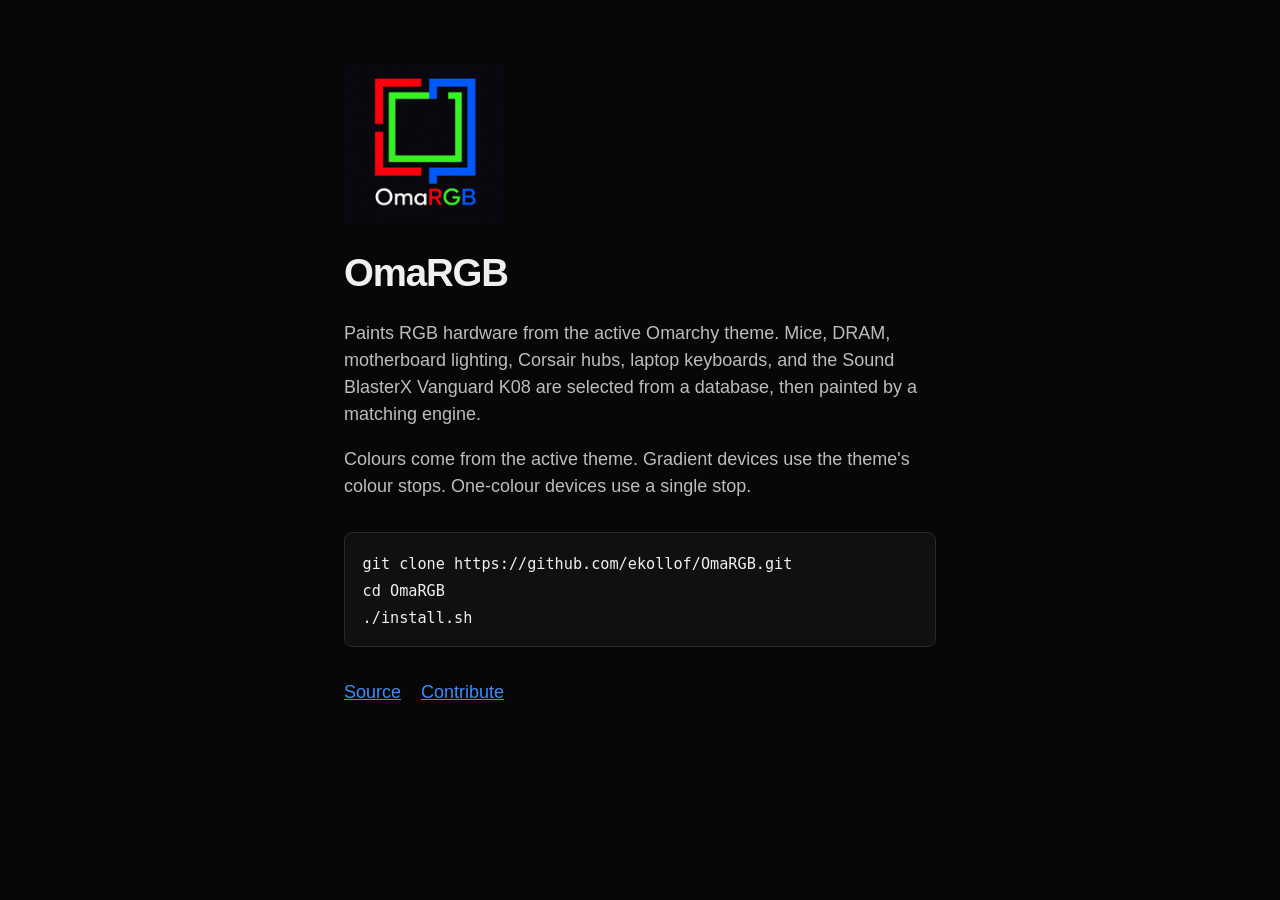
==== docs/index.html @ 8c3c6539 "Publish a GitHub Pages site with a social card. Serve a one-page site from docs and point Open Graph" ====
<!DOCTYPE html>
<html lang="en">
<head>
  <meta charset="utf-8">
  <meta name="viewport" content="width=device-width, initial-scale=1">
  <title>OmaRGB</title>
  <meta name="description" content="OmaRGB paints RGB hardware from the active Omarchy theme.">
  <link rel="canonical" href="https://ekollof.github.io/OmaRGB/">
  <link rel="icon" href="favicon.png" type="image/png" sizes="32x32">
  <link rel="apple-touch-icon" href="apple-touch-icon.png">
  <meta name="theme-color" content="#070707">

  <meta property="og:type" content="website">
  <meta property="og:site_name" content="OmaRGB">
  <meta property="og:title" content="OmaRGB">
  <meta property="og:description" content="Paint RGB hardware from the active Omarchy theme.">
  <meta property="og:url" content="https://ekollof.github.io/OmaRGB/">
  <meta property="og:image" content="https://ekollof.github.io/OmaRGB/card.jpg">
  <meta property="og:image:secure_url" content="https://ekollof.github.io/OmaRGB/card.jpg">
  <meta property="og:image:type" content="image/jpeg">
  <meta property="og:image:width" content="1200">
  <meta property="og:image:height" content="630">
  <meta property="og:image:alt" content="OmaRGB logo beside the line: Paint RGB hardware from the Omarchy theme.">

  <meta name="twitter:card" content="summary_large_image">
  <meta name="twitter:title" content="OmaRGB">
  <meta name="twitter:description" content="Paint RGB hardware from the active Omarchy theme.">
  <meta name="twitter:image" content="https://ekollof.github.io/OmaRGB/card.jpg">
  <meta name="twitter:image:alt" content="OmaRGB logo beside the line: Paint RGB hardware from the Omarchy theme.">

  <link rel="stylesheet" href="site.css">
</head>
<body>
  <main>
    <img src="apple-touch-icon.png" alt="OmaRGB" width="160" height="160">
    <h1>OmaRGB</h1>
    <p>Paints RGB hardware from the active Omarchy theme. Mice, DRAM, motherboard lighting, Corsair hubs, laptop keyboards, and the Sound BlasterX Vanguard K08 are selected from a database, then painted by a matching engine.</p>
    <p>Colours come from the active theme. Gradient devices use the theme's colour stops. One-colour devices use a single stop.</p>
    <pre><code>git clone https://github.com/ekollof/OmaRGB.git
cd OmaRGB
./install.sh</code></pre>
    <p class="links">
      <a href="https://github.com/ekollof/OmaRGB">Source</a>
      <a href="https://github.com/ekollof/OmaRGB/blob/master/CONTRIBUTE.md">Contribute</a>
    </p>
  </main>
</body>
</html>
---- docs/site.css ----
:root {
  color-scheme: dark;
  --bg: #070707;
  --fg: #f0f0f0;
  --muted: #bdbdbd;
  --line: #2a2a2a;
  --link: #3d8cff;
}

* { box-sizing: border-box; }

body {
  margin: 0;
  background: var(--bg);
  color: var(--fg);
  font: 18px/1.5 "Noto Sans", "Liberation Sans", sans-serif;
}

main {
  max-width: 40rem;
  margin: 0 auto;
  padding: 4rem 1.5rem 5rem;
}

img {
  display: block;
  width: 160px;
  height: 160px;
}

h1 {
  margin: 1.25rem 0 0.75rem;
  font-size: 2.4rem;
  letter-spacing: -0.03em;
}

p { color: var(--muted); }

pre {
  margin: 2rem 0;
  padding: 1rem 1.1rem;
  overflow-x: auto;
  background: #101010;
  border: 1px solid var(--line);
  border-radius: 8px;
}

code {
  color: var(--fg);
  font-family: "Noto Sans Mono", ui-monospace, monospace;
  font-size: 0.95rem;
}

.links { display: flex; gap: 1.25rem; }

a { color: var(--link); }
a:hover { color: #8cb8ff; }
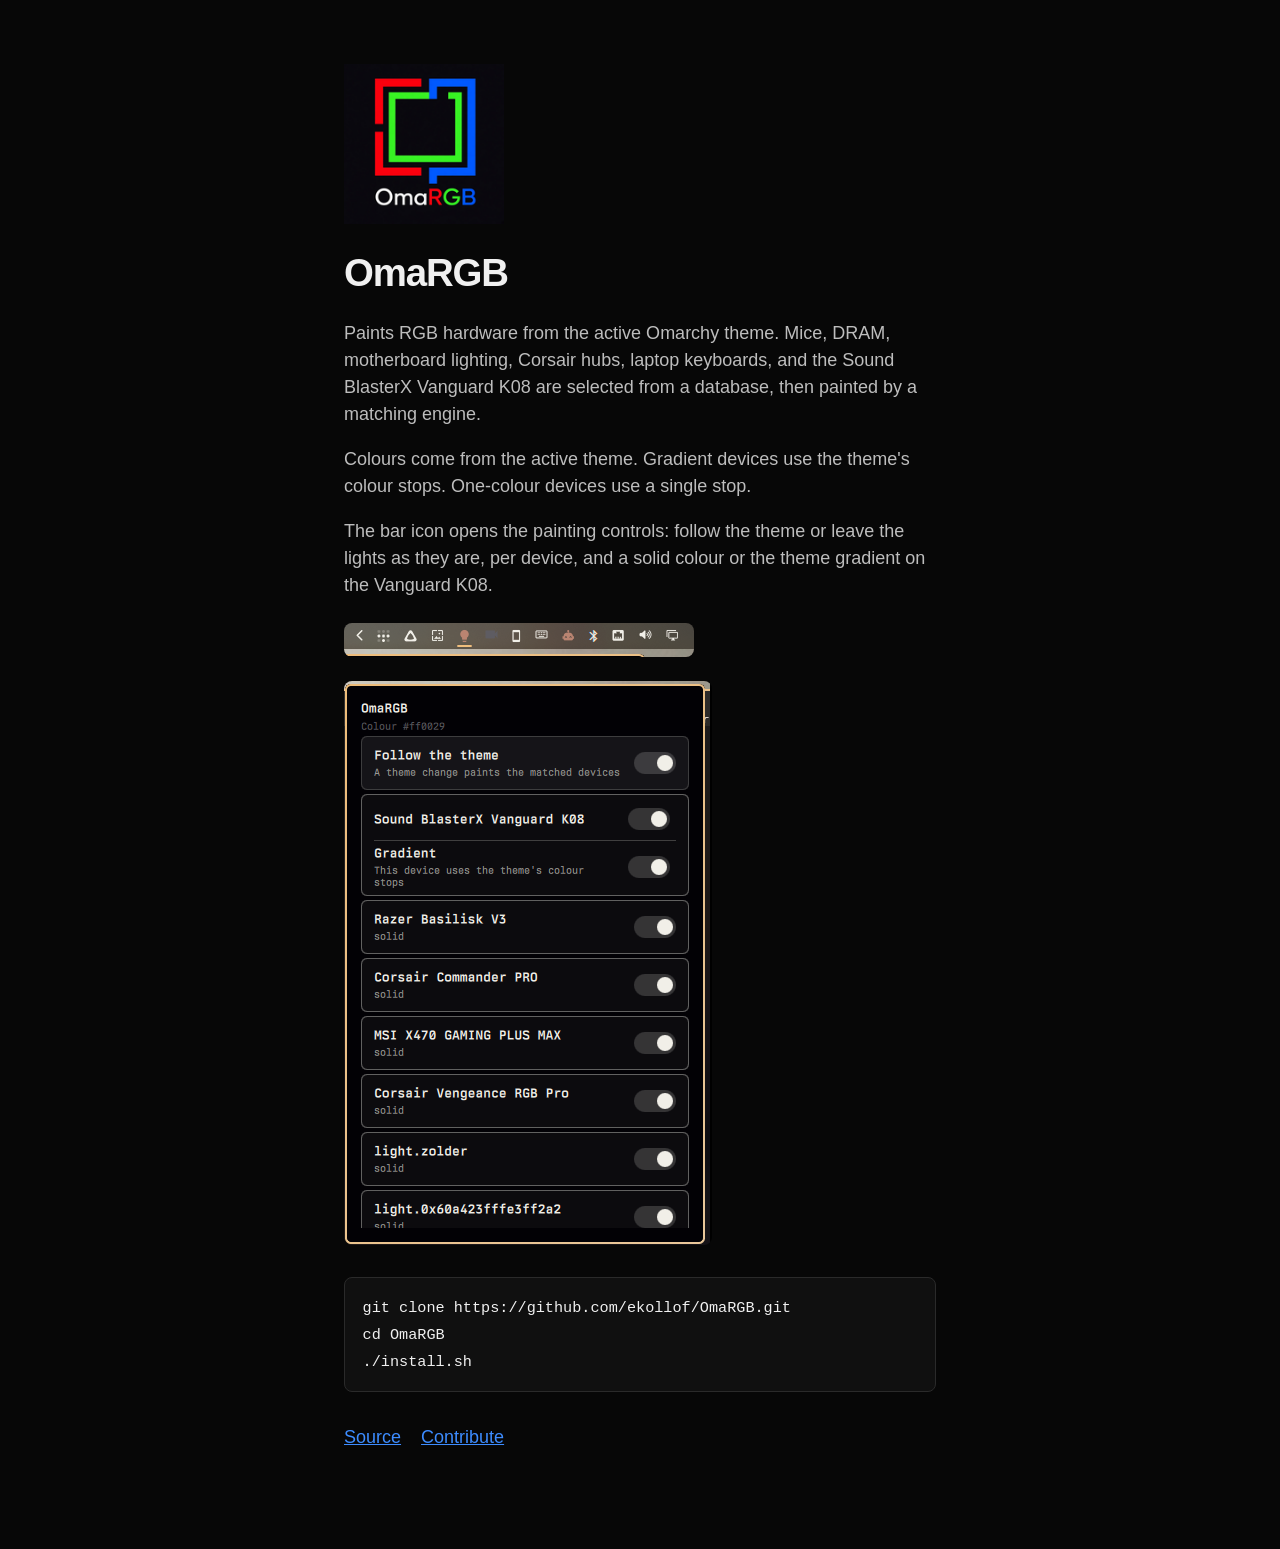
==== commit c375272f: "Show the bar icon and painting panel on the Pages site." ====
--- a/docs/index.html
+++ b/docs/index.html
@@ -32,10 +32,17 @@
 </head>
 <body>
   <main>
-    <img src="apple-touch-icon.png" alt="OmaRGB" width="160" height="160">
+    <img class="mark" src="apple-touch-icon.png" alt="OmaRGB" width="160" height="160">
     <h1>OmaRGB</h1>
     <p>Paints RGB hardware from the active Omarchy theme. Mice, DRAM, motherboard lighting, Corsair hubs, laptop keyboards, and the Sound BlasterX Vanguard K08 are selected from a database, then painted by a matching engine.</p>
     <p>Colours come from the active theme. Gradient devices use the theme's colour stops. One-colour devices use a single stop.</p>
+    <p>The bar icon opens the painting controls: follow the theme or leave the lights as they are, per device, and a solid colour or the theme gradient on the Vanguard K08.</p>
+    <figure>
+      <img class="shot" src="bar.png" width="350" height="34" alt="The OmaRGB lightbulb in the Omarchy bar">
+    </figure>
+    <figure>
+      <img class="shot" src="panel.png" width="368" height="564" alt="The OmaRGB panel: follow the theme, and a gradient row inside the Vanguard K08 card">
+    </figure>
     <pre><code>git clone https://github.com/ekollof/OmaRGB.git
 cd OmaRGB
 ./install.sh</code></pre>
--- a/docs/site.css
+++ b/docs/site.css
@@ -22,10 +22,22 @@
   padding: 4rem 1.5rem 5rem;
 }
 
-img {
+img.mark {
   display: block;
   width: 160px;
   height: 160px;
+}
+
+figure {
+  margin: 1.5rem 0;
+}
+
+img.shot {
+  display: block;
+  width: auto;
+  max-width: 100%;
+  height: auto;
+  border-radius: 8px;
 }
 
 h1 {
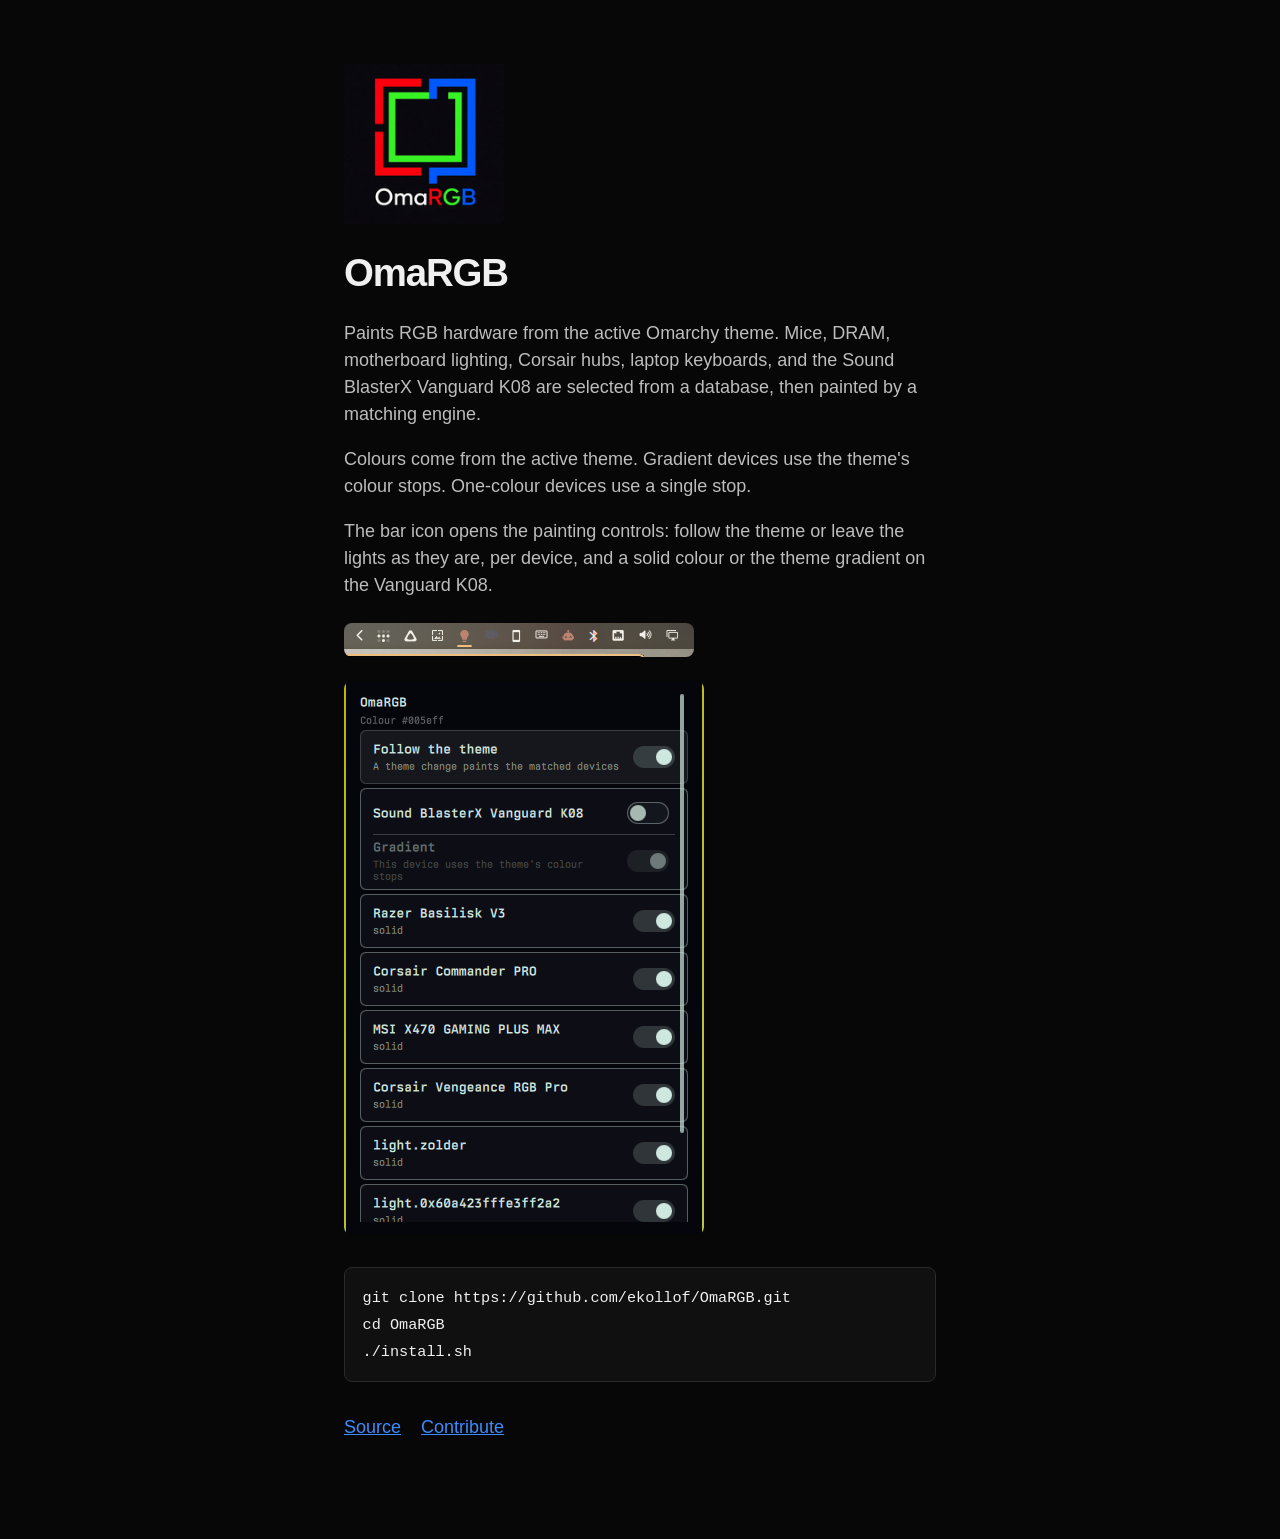
==== commit 2b95279e: "Show a scrollbar when the painting panel is taller than the card. The host viewport scrolls the rest" ====
--- a/docs/index.html
+++ b/docs/index.html
@@ -28,7 +28,7 @@
   <meta name="twitter:image" content="https://ekollof.github.io/OmaRGB/card.jpg">
   <meta name="twitter:image:alt" content="OmaRGB logo beside the line: Paint RGB hardware from the Omarchy theme.">
 
-  <link rel="stylesheet" href="site.css">
+  <link rel="stylesheet" href="site.css?v=2">
 </head>
 <body>
   <main>
@@ -38,10 +38,10 @@
     <p>Colours come from the active theme. Gradient devices use the theme's colour stops. One-colour devices use a single stop.</p>
     <p>The bar icon opens the painting controls: follow the theme or leave the lights as they are, per device, and a solid colour or the theme gradient on the Vanguard K08.</p>
     <figure>
-      <img class="shot" src="bar.png" width="350" height="34" alt="The OmaRGB lightbulb in the Omarchy bar">
+      <img class="shot" src="bar.png" width="350" height="34" alt="The OmaRGB lightbulb in the Omarchy bar" style="width: min(100%, 350px); height: auto; aspect-ratio: 350 / 34;">
     </figure>
     <figure>
-      <img class="shot" src="panel.png" width="368" height="564" alt="The OmaRGB panel: follow the theme, and a gradient row inside the Vanguard K08 card">
+      <img class="shot" src="panel.png" width="360" height="554" alt="The OmaRGB panel: follow the theme, a gradient row inside the Vanguard K08 card, and a scrollbar for the rest" style="width: min(100%, 360px); height: auto; aspect-ratio: 360 / 554;">
     </figure>
     <pre><code>git clone https://github.com/ekollof/OmaRGB.git
 cd OmaRGB
--- a/docs/site.css
+++ b/docs/site.css
@@ -34,10 +34,19 @@
 
 img.shot {
   display: block;
-  width: auto;
   max-width: 100%;
   height: auto;
   border-radius: 8px;
+}
+
+img.shot[src="bar.png"] {
+  width: min(100%, 350px);
+  aspect-ratio: 350 / 34;
+}
+
+img.shot[src="panel.png"] {
+  width: min(100%, 360px);
+  aspect-ratio: 360 / 554;
 }
 
 h1 {
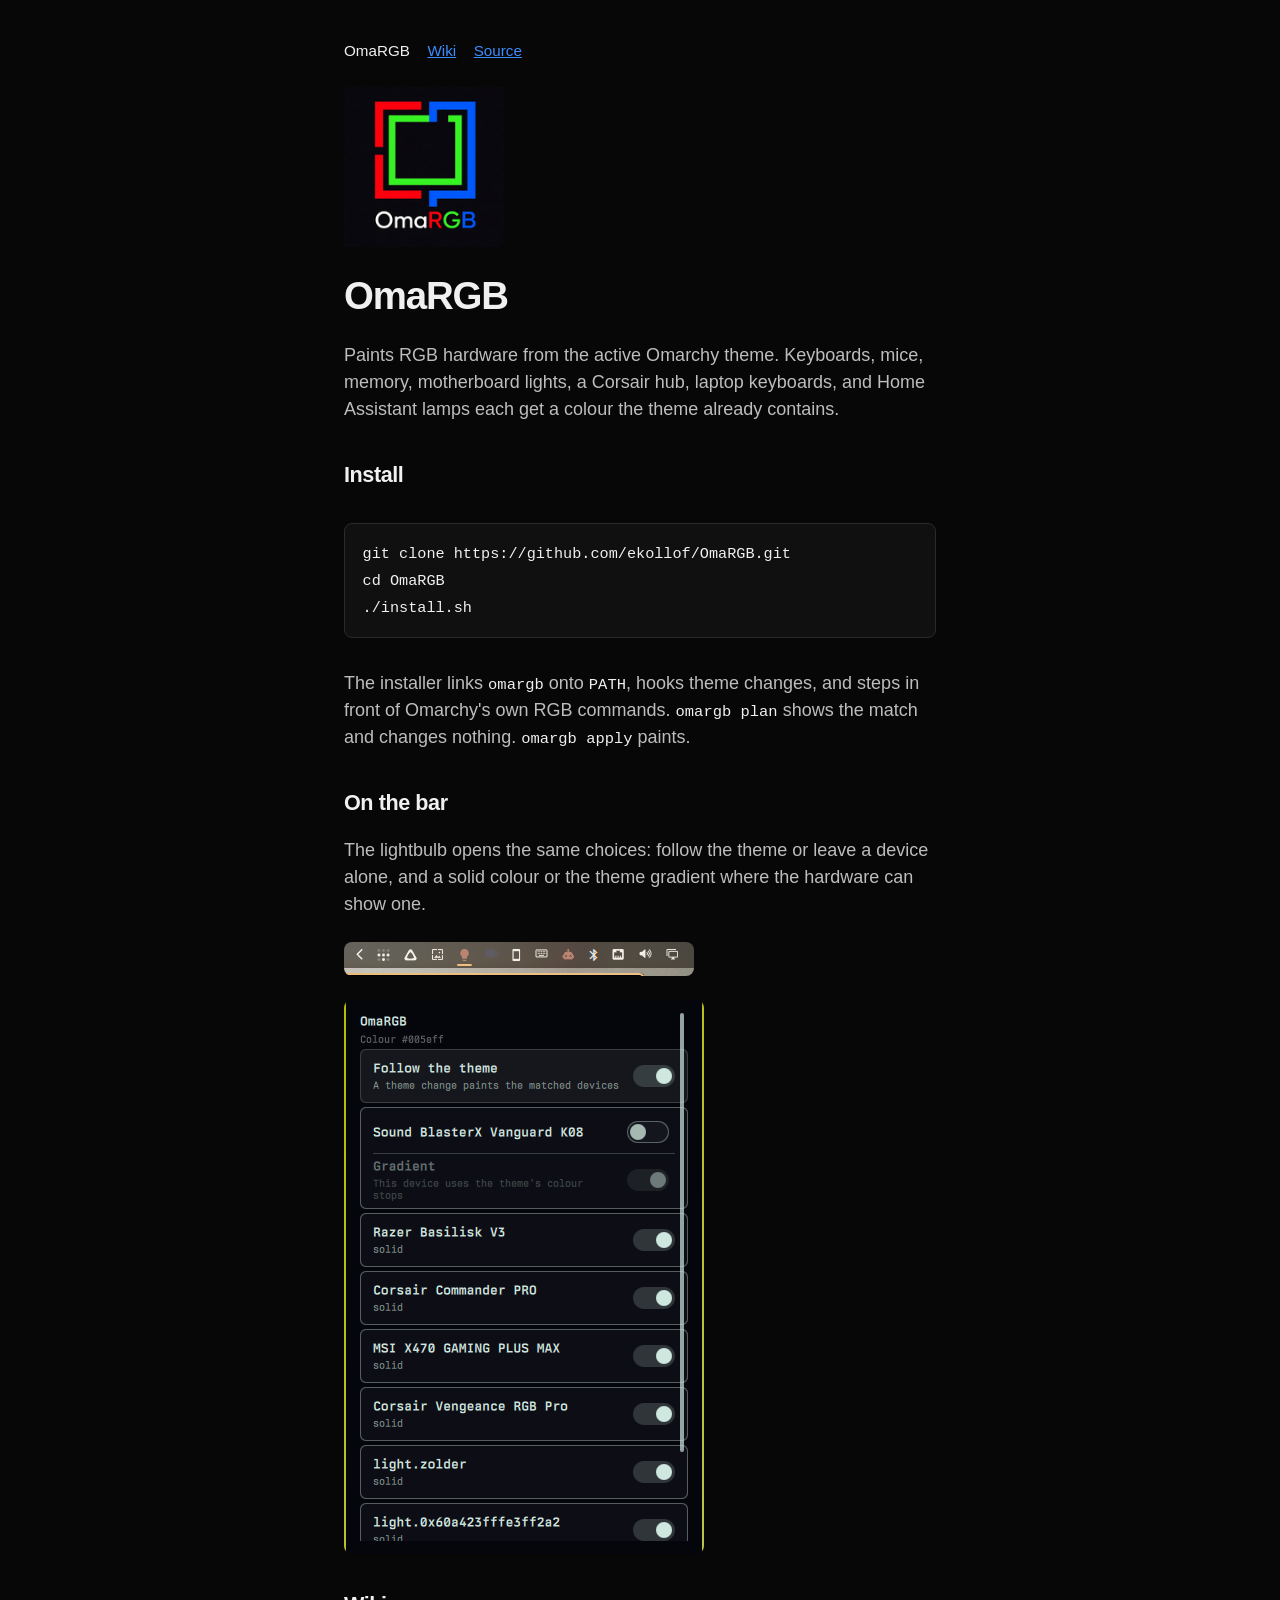
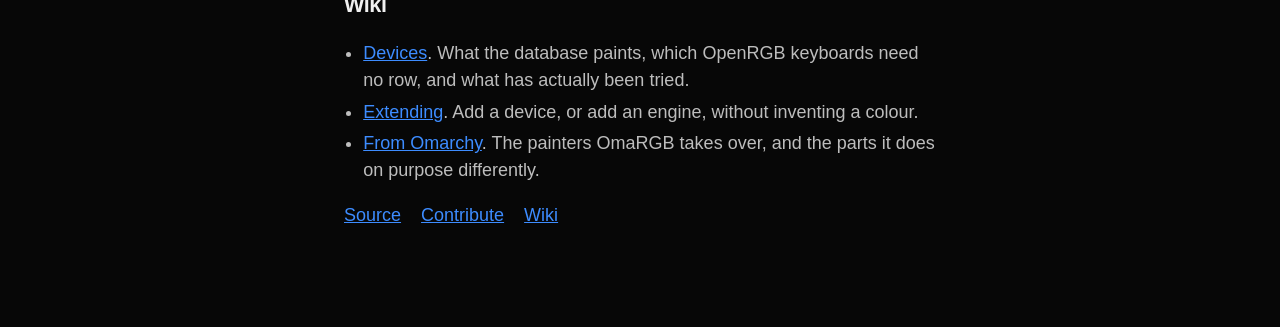
==== commit 28cd827b: "Add a wiki for devices, extending OmaRGB, and the Omarchy painters. The site links supported hardwar" ====
--- a/docs/index.html
+++ b/docs/index.html
@@ -28,27 +28,44 @@
   <meta name="twitter:image" content="https://ekollof.github.io/OmaRGB/card.jpg">
   <meta name="twitter:image:alt" content="OmaRGB logo beside the line: Paint RGB hardware from the Omarchy theme.">
 
-  <link rel="stylesheet" href="site.css?v=2">
+  <link rel="stylesheet" href="site.css?v=3">
 </head>
-<body>
+<body class="home">
   <main>
+    <nav class="nav">
+      <a class="here" href="./" aria-current="page">OmaRGB</a>
+      <a href="wiki/">Wiki</a>
+      <a href="https://github.com/ekollof/OmaRGB">Source</a>
+    </nav>
     <img class="mark" src="apple-touch-icon.png" alt="OmaRGB" width="160" height="160">
     <h1>OmaRGB</h1>
-    <p>Paints RGB hardware from the active Omarchy theme. Mice, DRAM, motherboard lighting, Corsair hubs, laptop keyboards, and the Sound BlasterX Vanguard K08 are selected from a database, then painted by a matching engine.</p>
-    <p>Colours come from the active theme. Gradient devices use the theme's colour stops. One-colour devices use a single stop.</p>
-    <p>The bar icon opens the painting controls: follow the theme or leave the lights as they are, per device, and a solid colour or the theme gradient on the Vanguard K08.</p>
+    <p>Paints RGB hardware from the active Omarchy theme. Keyboards, mice, memory, motherboard lights, a Corsair hub, laptop keyboards, and Home Assistant lamps each get a colour the theme already contains.</p>
+
+    <h2>Install</h2>
+    <pre><code>git clone https://github.com/ekollof/OmaRGB.git
+cd OmaRGB
+./install.sh</code></pre>
+    <p>The installer links <code>omargb</code> onto <code>PATH</code>, hooks theme changes, and steps in front of Omarchy's own RGB commands. <code>omargb plan</code> shows the match and changes nothing. <code>omargb apply</code> paints.</p>
+
+    <h2>On the bar</h2>
+    <p>The lightbulb opens the same choices: follow the theme or leave a device alone, and a solid colour or the theme gradient where the hardware can show one.</p>
     <figure>
       <img class="shot" src="bar.png" width="350" height="34" alt="The OmaRGB lightbulb in the Omarchy bar" style="width: min(100%, 350px); height: auto; aspect-ratio: 350 / 34;">
     </figure>
     <figure>
-      <img class="shot" src="panel.png" width="360" height="554" alt="The OmaRGB panel: follow the theme, a gradient row inside the Vanguard K08 card, and a scrollbar for the rest" style="width: min(100%, 360px); height: auto; aspect-ratio: 360 / 554;">
+      <img class="shot" src="panel.png" width="360" height="554" alt="The OmaRGB panel: follow the theme, per-device cards, and a gradient control" style="width: min(100%, 360px); height: auto; aspect-ratio: 360 / 554;">
     </figure>
-    <pre><code>git clone https://github.com/ekollof/OmaRGB.git
-cd OmaRGB
-./install.sh</code></pre>
+
+    <h2>Wiki</h2>
+    <ul>
+      <li><a href="wiki/devices.html">Devices</a>. What the database paints, which OpenRGB keyboards need no row, and what has actually been tried.</li>
+      <li><a href="wiki/extending.html">Extending</a>. Add a device, or add an engine, without inventing a colour.</li>
+      <li><a href="wiki/omarchy.html">From Omarchy</a>. The painters OmaRGB takes over, and the parts it does on purpose differently.</li>
+    </ul>
     <p class="links">
       <a href="https://github.com/ekollof/OmaRGB">Source</a>
       <a href="https://github.com/ekollof/OmaRGB/blob/master/CONTRIBUTE.md">Contribute</a>
+      <a href="wiki/">Wiki</a>
     </p>
   </main>
 </body>
--- a/docs/site.css
+++ b/docs/site.css
@@ -19,8 +19,10 @@
 main {
   max-width: 40rem;
   margin: 0 auto;
-  padding: 4rem 1.5rem 5rem;
+  padding: 2.5rem 1.5rem 5rem;
 }
+
+body.wiki main { max-width: 48rem; }
 
 img.mark {
   display: block;
@@ -55,7 +57,58 @@
   letter-spacing: -0.03em;
 }
 
-p { color: var(--muted); }
+h2 {
+  margin: 2.2rem 0 0.6rem;
+  font-size: 1.35rem;
+  letter-spacing: -0.02em;
+}
+
+h3 {
+  margin: 1.6rem 0 0.4rem;
+  font-size: 1.05rem;
+}
+
+p, li { color: var(--muted); }
+
+.wiki p, .wiki li, .wiki td { color: #e6e6e6; }
+
+.nav {
+  display: flex;
+  flex-wrap: wrap;
+  gap: 0.35rem 1.1rem;
+  align-items: baseline;
+  margin-bottom: 1.5rem;
+  font-size: 0.95rem;
+}
+
+.nav a.here {
+  color: var(--fg);
+  text-decoration: none;
+}
+
+ul { padding-left: 1.2rem; }
+
+li { margin: 0.3rem 0; }
+
+table {
+  width: 100%;
+  margin: 1rem 0 1.5rem;
+  border-collapse: collapse;
+  font-size: 0.92rem;
+}
+
+th, td {
+  text-align: left;
+  vertical-align: top;
+  padding: 0.5rem 0.8rem 0.5rem 0;
+  border-bottom: 1px solid var(--line);
+}
+
+th { color: var(--fg); font-weight: 600; }
+
+td code, p code, li code {
+  font-size: 0.86em;
+}
 
 pre {
   margin: 2rem 0;
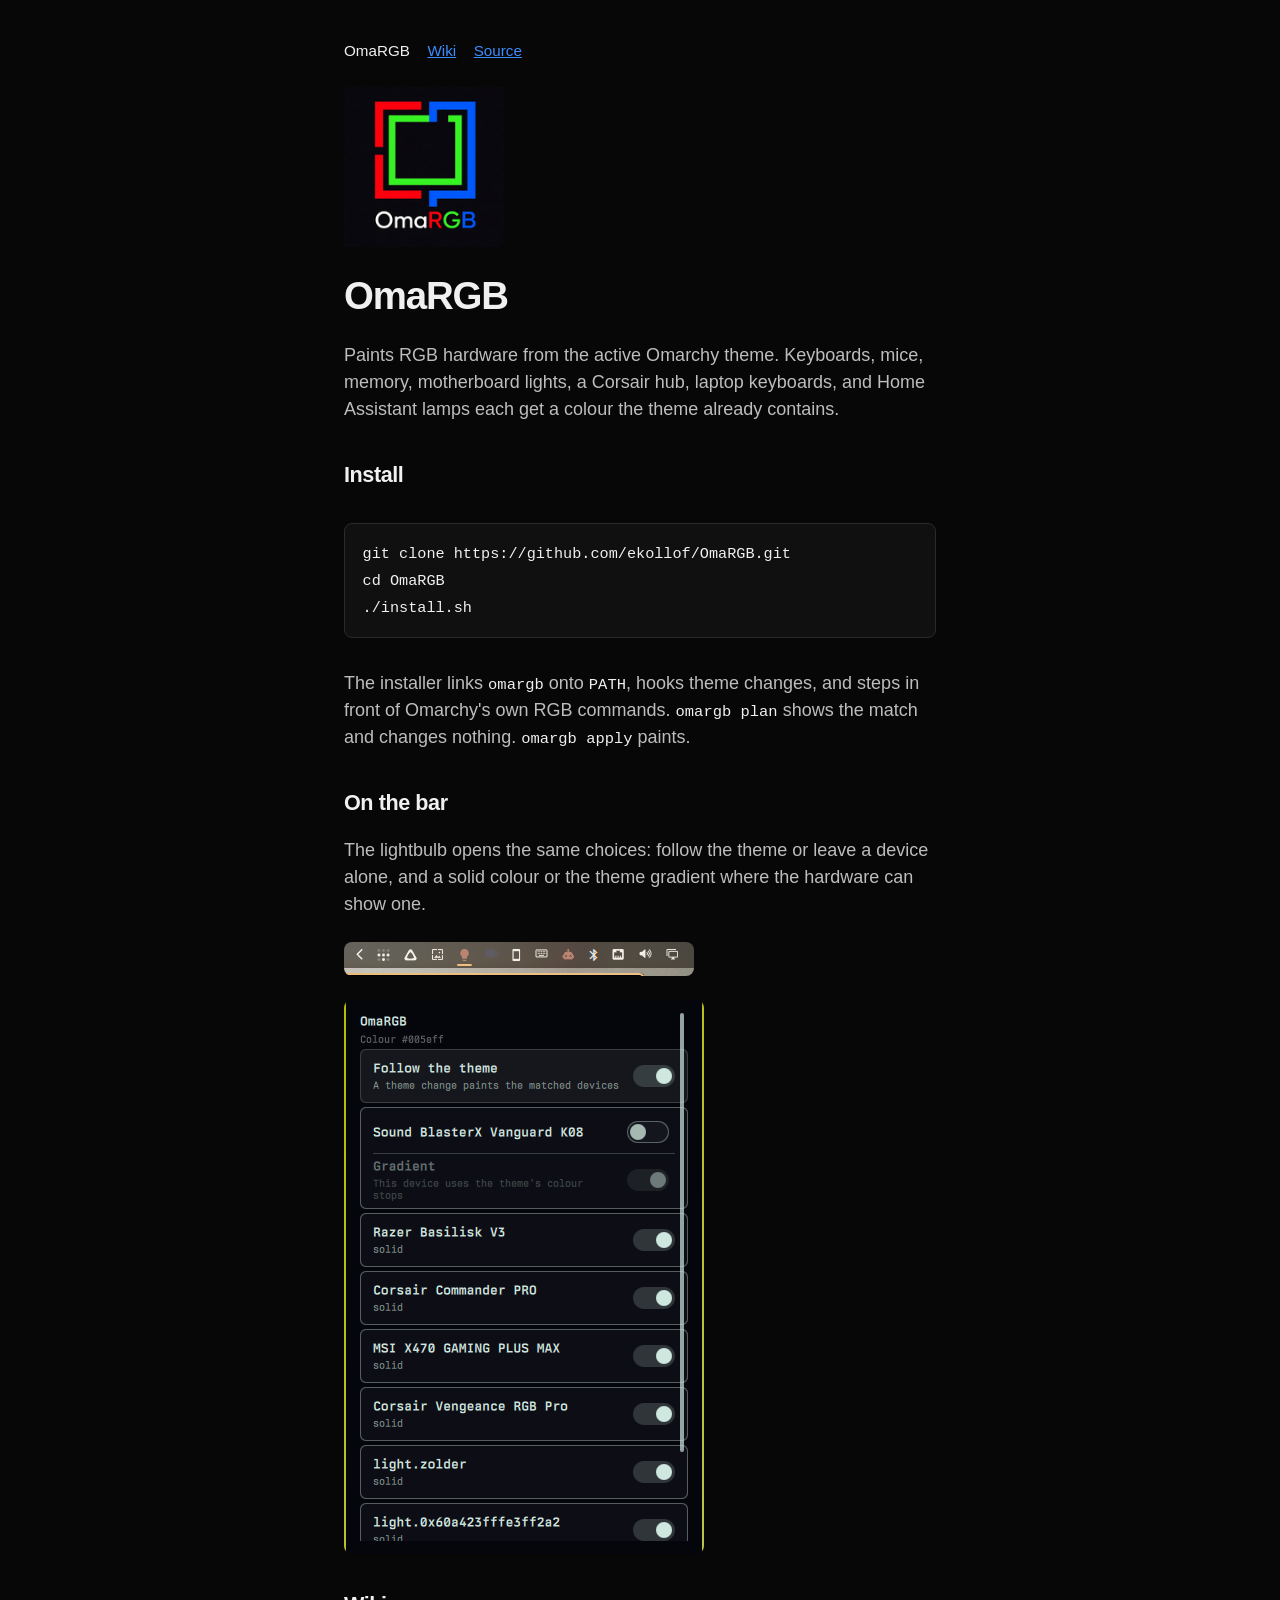
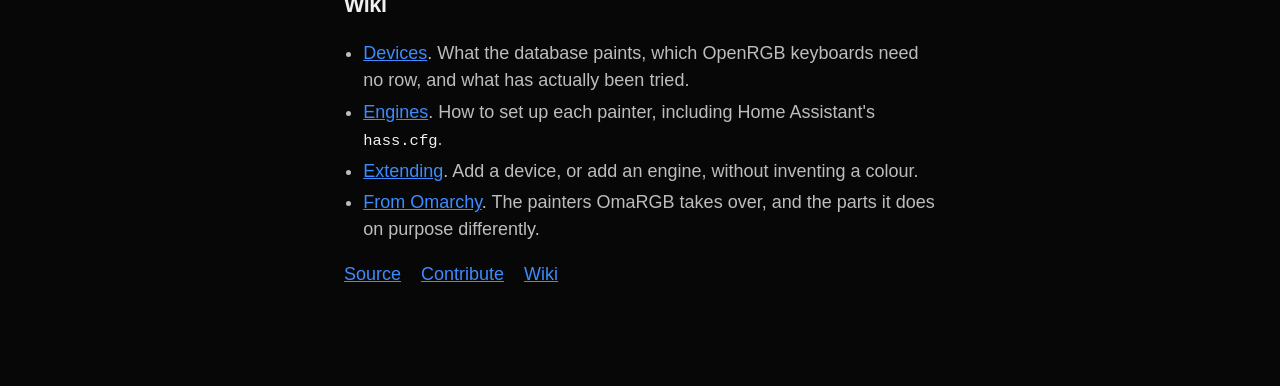
==== commit 16767751: "Document how to set up each engine. Home Assistant lamps need a private ~/.config/hass.cfg with the " ====
--- a/docs/index.html
+++ b/docs/index.html
@@ -59,6 +59,7 @@
     <h2>Wiki</h2>
     <ul>
       <li><a href="wiki/devices.html">Devices</a>. What the database paints, which OpenRGB keyboards need no row, and what has actually been tried.</li>
+      <li><a href="wiki/engines.html">Engines</a>. How to set up each painter, including Home Assistant's <code>hass.cfg</code>.</li>
       <li><a href="wiki/extending.html">Extending</a>. Add a device, or add an engine, without inventing a colour.</li>
       <li><a href="wiki/omarchy.html">From Omarchy</a>. The painters OmaRGB takes over, and the parts it does on purpose differently.</li>
     </ul>
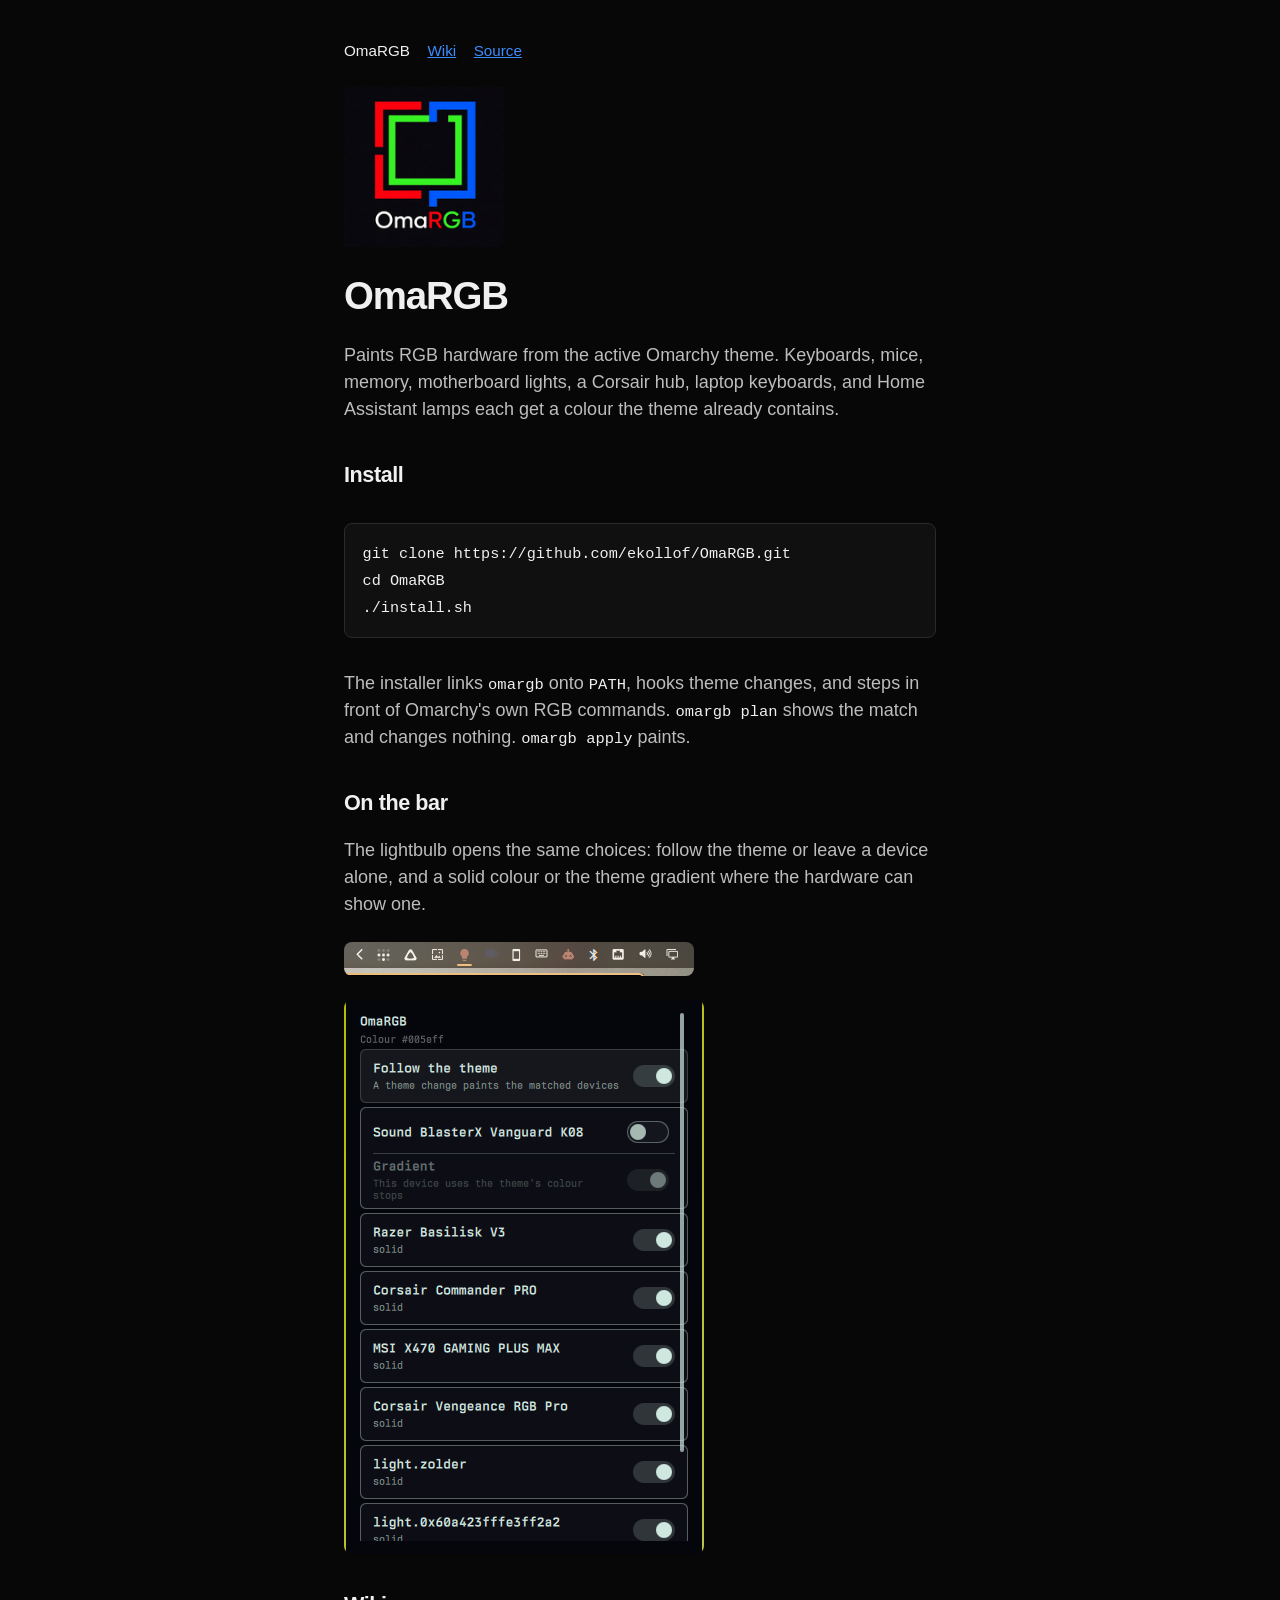
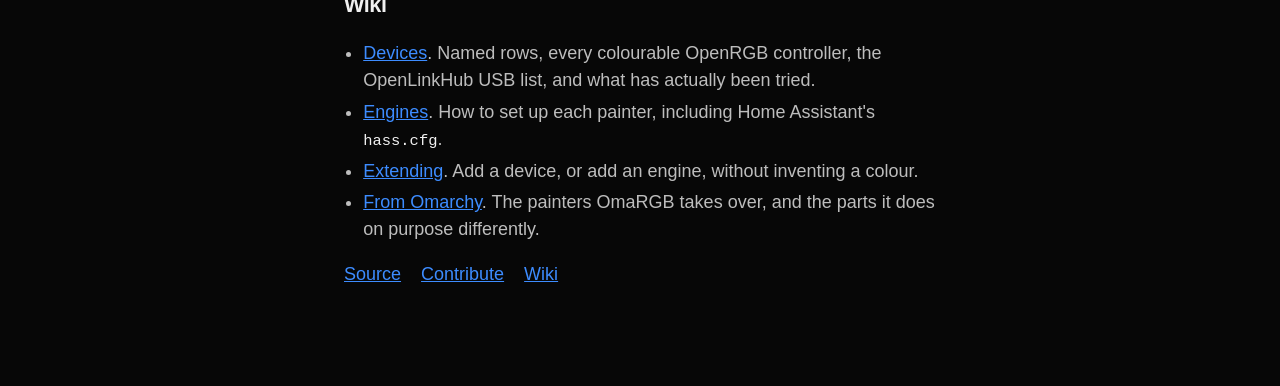
==== commit 0f8f7374: "Paint every colourable OpenRGB controller and the OpenLinkHub USB list. install.sh also enables open" ====
--- a/docs/index.html
+++ b/docs/index.html
@@ -58,7 +58,7 @@
 
     <h2>Wiki</h2>
     <ul>
-      <li><a href="wiki/devices.html">Devices</a>. What the database paints, which OpenRGB keyboards need no row, and what has actually been tried.</li>
+      <li><a href="wiki/devices.html">Devices</a>. Named rows, every colourable OpenRGB controller, the OpenLinkHub USB list, and what has actually been tried.</li>
       <li><a href="wiki/engines.html">Engines</a>. How to set up each painter, including Home Assistant's <code>hass.cfg</code>.</li>
       <li><a href="wiki/extending.html">Extending</a>. Add a device, or add an engine, without inventing a colour.</li>
       <li><a href="wiki/omarchy.html">From Omarchy</a>. The painters OmaRGB takes over, and the parts it does on purpose differently.</li>
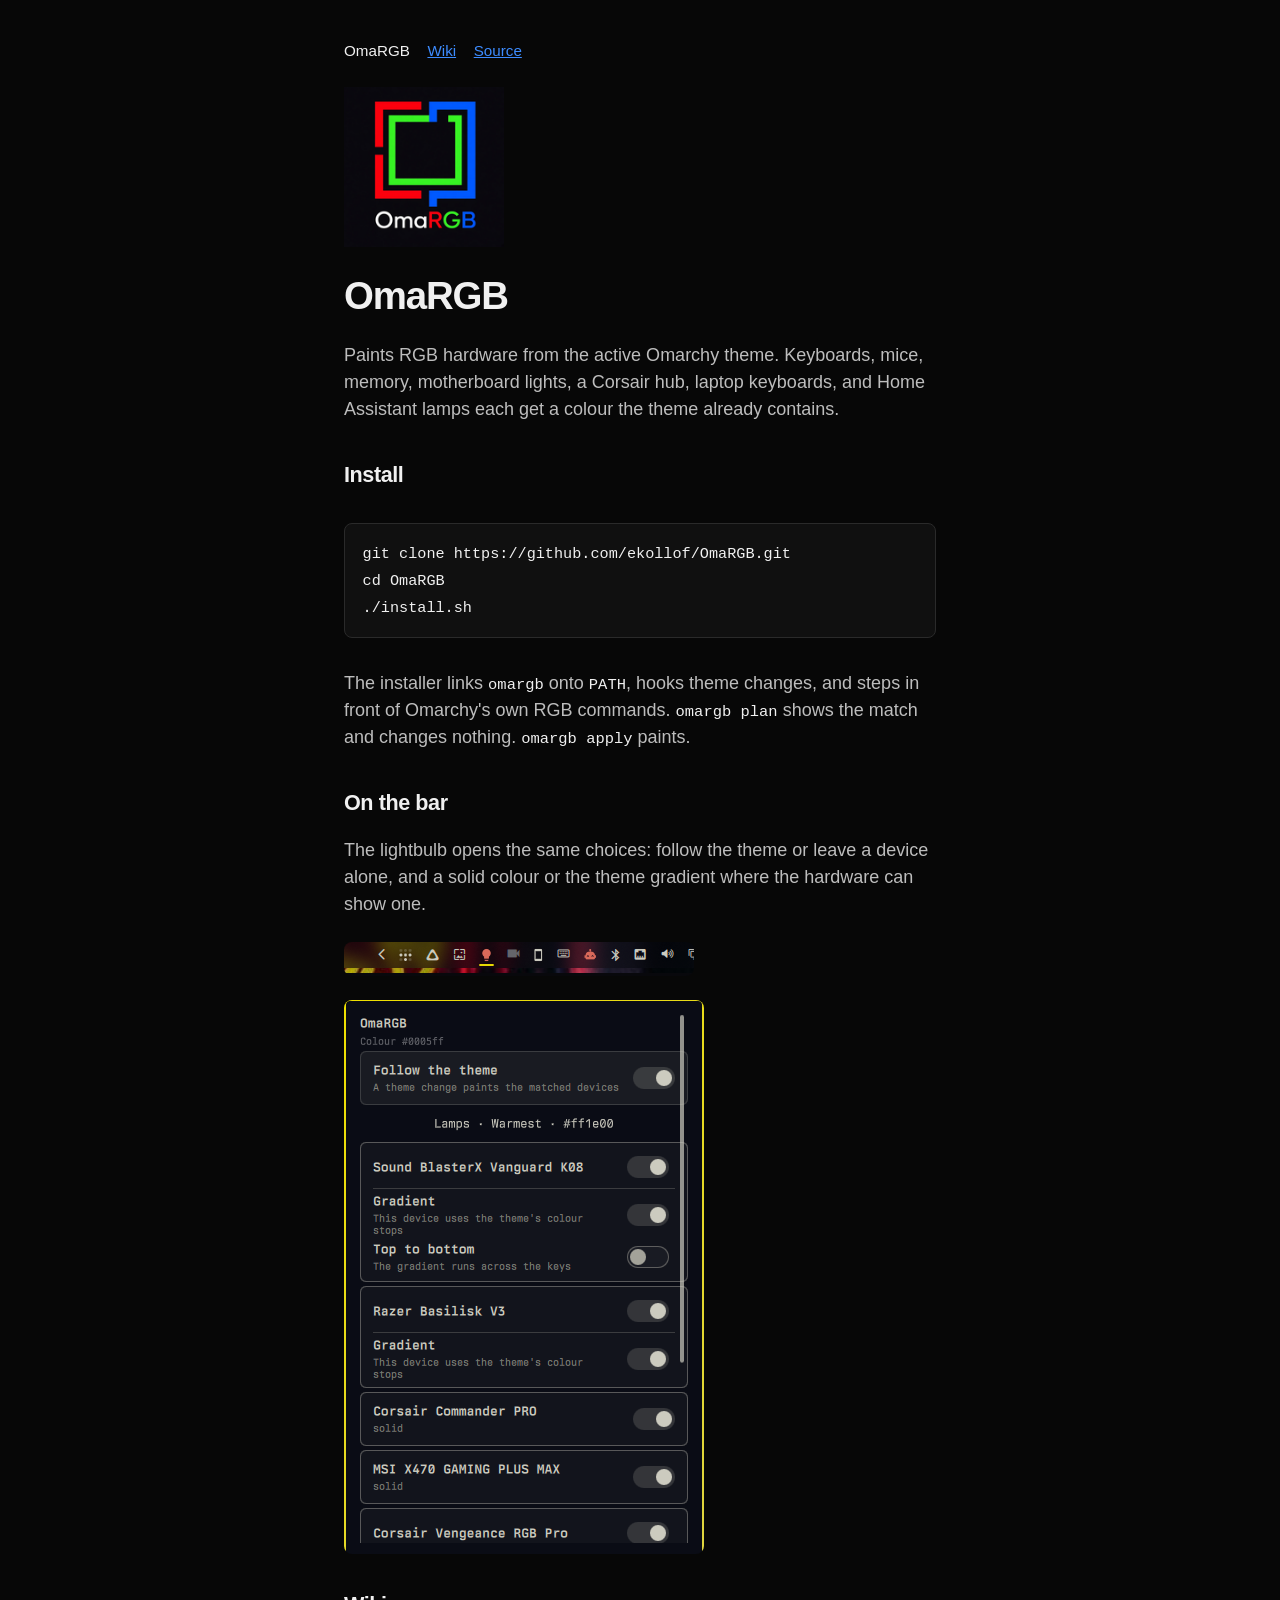
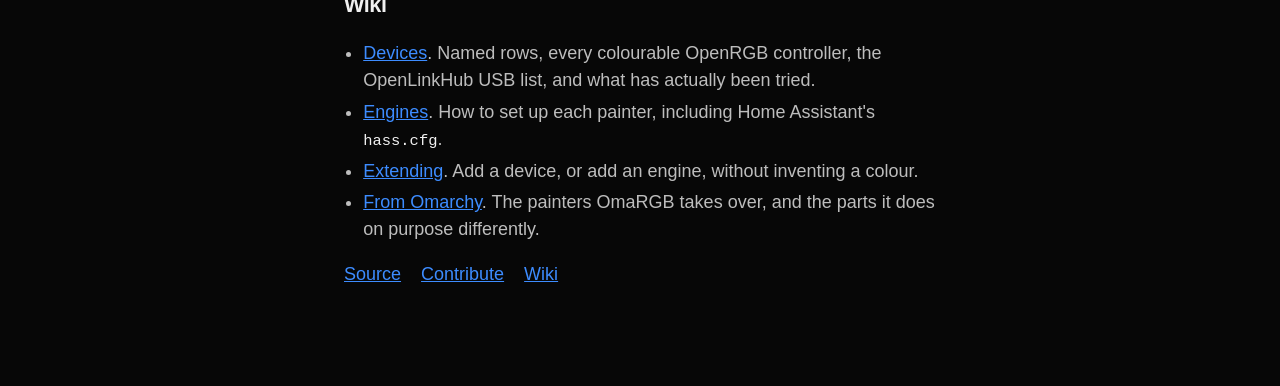
==== commit 0f1a6101: "Let a keyboard gradient run across the keys or down them. The panel stores direction across or down." ====
--- a/docs/index.html
+++ b/docs/index.html
@@ -53,7 +53,7 @@
       <img class="shot" src="bar.png" width="350" height="34" alt="The OmaRGB lightbulb in the Omarchy bar" style="width: min(100%, 350px); height: auto; aspect-ratio: 350 / 34;">
     </figure>
     <figure>
-      <img class="shot" src="panel.png" width="360" height="554" alt="The OmaRGB panel: follow the theme, per-device cards, and a gradient control" style="width: min(100%, 360px); height: auto; aspect-ratio: 360 / 554;">
+      <img class="shot" src="panel.png" width="360" height="554" alt="The OmaRGB panel: follow the theme, per-device cards, a gradient control, and a Top to bottom row" style="width: min(100%, 360px); height: auto; aspect-ratio: 360 / 554;">
     </figure>
 
     <h2>Wiki</h2>
